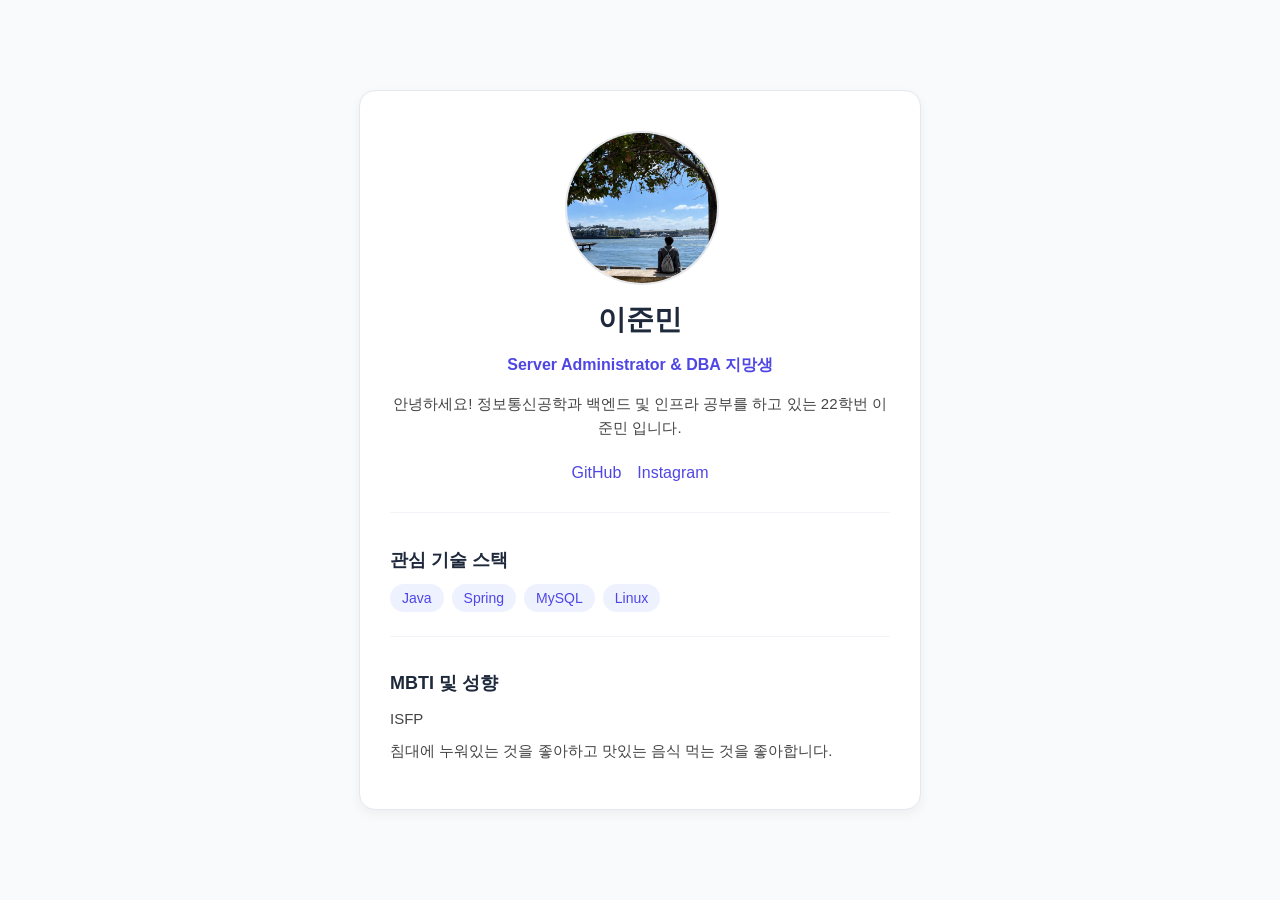
==== index.html @ 586ad916 "feat: 자기소개 페이지 및 폴더 구조 최종 정리" ====
<!DOCTYPE html>
<html lang="ko">
<head>
    <meta charset="UTF-8">
    <meta name="viewport" content="width=device-width, initial-scale=1.0">
    <title>나의 자기소개 페이지</title>
    <link rel="stylesheet" href="css/leejunmin.css">
</head>
<body>
    <div class="profile-card">
        <div class="profile-img">
            <img src="images/leejunmin.jpg" alt="프로필 이미지">
        </div>
        
        <div class="profile-info">
            <h1>이준민</h1>
            <p class="role">Server Administrator & DBA 지망생</p>
            <p class="bio">안녕하세요! 정보통신공학과 백엔드 및 인프라 공부를 하고 있는 22학번 이준민 입니다.</p>
            
            <ul class="links">
                <li><a href="https://github.com/Lee-junmin030102" target="_blank" rel="noopener noreferrer">GitHub</a></li>
                <li><a href="https://www.instagram.com/zo.om_in2/" target="_blank" rel="noopener noreferrer">Instagram</a></li>
            </ul>
        </div>

        <div class="section">
            <h2>관심 기술 스택</h2>
            <div class="tags">
                <span>Java</span>
                <span>Spring</span>
                <span>MySQL</span>
                <span>Linux</span>
            </div>
        </div>

        <div class="section">
            <h2>MBTI 및 성향</h2>
            <p>ISFP</p>
            <p>침대에 누워있는 것을 좋아하고 맛있는 음식 먹는 것을 좋아합니다.</p>
        </div>
    </div>

    <script src="js/leejunmin.js"></script>
</body>
</html>
---- css/leejunmin.css ----
body {
    font-family: 'Segoe UI', Tahoma, Geneva, Verdana, sans-serif;
    background-color: #f8fafc;
    color: #333333;
    display: flex;
    justify-content: center;
    align-items: center;
    min-height: 100vh;
    margin: 0;
}

.profile-card {
    background-color: #ffffff;
    border: 1px solid #e2e8f0;
    border-radius: 16px;
    padding: 40px 30px;
    width: 100%;
    max-width: 500px;
    box-shadow: 0 4px 12px rgba(0, 0, 0, 0.05);
    text-align: center;
}

.profile-img {
    width: 150px;
    height: 150px;
    margin: 0 auto 20px auto;
}

.profile-img img {
    width: 100%;
    height: 100%;
    border-radius: 50%;
    object-fit: cover;
    border: 2px solid #e5e7eb;
}

.profile-info h1 {
    font-size: 28px;
    margin-bottom: 8px;
    color: #1e293b;
}

.profile-info .role {
    font-size: 16px;
    color: #4f46e5;
    font-weight: 600;
    margin-bottom: 16px;
}

.profile-info .bio {
    font-size: 15px;
    color: #444444;
    line-height: 1.6;
    margin-bottom: 24px;
}

.links {
    display: flex;
    justify-content: center;
    gap: 16px;
    list-style: none;
    padding: 0;
    margin-bottom: 30px;
}

.links a {
    color: #4f46e5;
    text-decoration: none;
    font-weight: 500;
}

.links a:hover {
    text-decoration: underline;
}

.section {
    margin-top: 24px;
    text-align: left;
    border-top: 1px solid #f1f5f9;
    padding-top: 20px;
}

.section h2 {
    font-size: 18px;
    color: #1e293b;
    margin-bottom: 12px;
}

.tags {
    display: flex;
    flex-wrap: wrap;
    gap: 8px;
}

.tags span {
    background-color: #eef2ff;
    color: #4f46e5;
    padding: 6px 12px;
    border-radius: 20px;
    font-size: 14px;
    font-weight: 500;
}

.section p {
    font-size: 15px;
    color: #444444;
    margin-bottom: 8px;
}
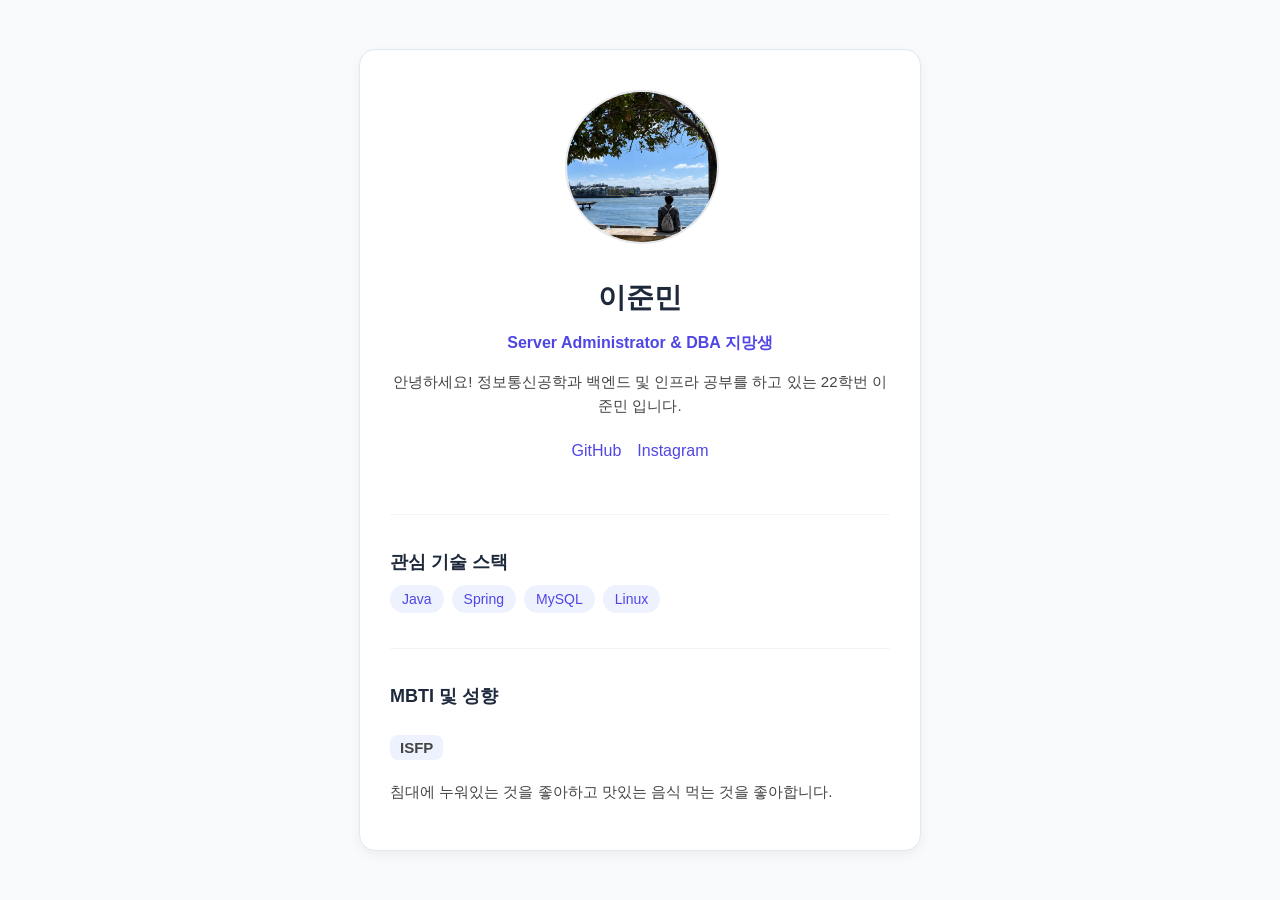
==== commit 62e48995: "refactor: 섹션 구분을 위한 id 추가" ====
--- a/index.html
+++ b/index.html
@@ -7,13 +7,13 @@
     <link rel="stylesheet" href="css/leejunmin.css">
 </head>
 <body>
-    <div class="profile-card">
+    <div id="junmin">
         <div class="profile-img">
-            <img src="images/leejunmin.jpg" alt="프로필 이미지">
+            <img src="images/leejunmin.jpg" alt="프로필 이미지" class="avatar">
         </div>
         
         <div class="profile-info">
-            <h1>이준민</h1>
+            <h1 class="name">이준민</h1>
             <p class="role">Server Administrator & DBA 지망생</p>
             <p class="bio">안녕하세요! 정보통신공학과 백엔드 및 인프라 공부를 하고 있는 22학번 이준민 입니다.</p>
             
@@ -23,19 +23,19 @@
             </ul>
         </div>
 
-        <div class="section">
+        <div id="skills-section" class="section">
             <h2>관심 기술 스택</h2>
-            <div class="tags">
-                <span>Java</span>
-                <span>Spring</span>
-                <span>MySQL</span>
-                <span>Linux</span>
-            </div>
+            <ul class="tags">
+                <li><span>Java</span></li>
+                <li><span>Spring</span></li>
+                <li><span>MySQL</span></li>
+                <li><span>Linux</span></li>
+            </ul>
         </div>
 
-        <div class="section">
+        <div id="mbti-section" class="section">
             <h2>MBTI 및 성향</h2>
-            <p>ISFP</p>
+            <p class="mbti">ISFP</p>
             <p>침대에 누워있는 것을 좋아하고 맛있는 음식 먹는 것을 좋아합니다.</p>
         </div>
     </div>
--- a/css/leejunmin.css
+++ b/css/leejunmin.css
@@ -9,7 +9,7 @@
     margin: 0;
 }
 
-.profile-card {
+#junmin {
     background-color: #ffffff;
     border: 1px solid #e2e8f0;
     border-radius: 16px;
@@ -18,15 +18,18 @@
     max-width: 500px;
     box-shadow: 0 4px 12px rgba(0, 0, 0, 0.05);
     text-align: center;
+    display: flex;
+    flex-direction: column;
+    align-items: center;
 }
 
-.profile-img {
+#junmin .profile-img {
     width: 150px;
     height: 150px;
     margin: 0 auto 20px auto;
 }
 
-.profile-img img {
+#junmin .avatar {
     width: 100%;
     height: 100%;
     border-radius: 50%;
@@ -34,27 +37,27 @@
     border: 2px solid #e5e7eb;
 }
 
-.profile-info h1 {
+#junmin .name {
     font-size: 28px;
     margin-bottom: 8px;
     color: #1e293b;
 }
 
-.profile-info .role {
+#junmin .role {
     font-size: 16px;
     color: #4f46e5;
     font-weight: 600;
     margin-bottom: 16px;
 }
 
-.profile-info .bio {
+#junmin .bio {
     font-size: 15px;
     color: #444444;
     line-height: 1.6;
     margin-bottom: 24px;
 }
 
-.links {
+#junmin .links {
     display: flex;
     justify-content: center;
     gap: 16px;
@@ -63,36 +66,39 @@
     margin-bottom: 30px;
 }
 
-.links a {
+#junmin .links a {
     color: #4f46e5;
     text-decoration: none;
     font-weight: 500;
 }
 
-.links a:hover {
+#junmin .links a:hover {
     text-decoration: underline;
 }
 
-.section {
+#junmin .section {
+    width: 100%;
     margin-top: 24px;
     text-align: left;
     border-top: 1px solid #f1f5f9;
     padding-top: 20px;
 }
 
-.section h2 {
+#junmin .section h2 {
     font-size: 18px;
     color: #1e293b;
     margin-bottom: 12px;
 }
 
-.tags {
+#junmin .tags {
     display: flex;
     flex-wrap: wrap;
     gap: 8px;
+    list-style: none;
+    padding: 0;
 }
 
-.tags span {
+#junmin .tags span {
     background-color: #eef2ff;
     color: #4f46e5;
     padding: 6px 12px;
@@ -101,7 +107,18 @@
     font-weight: 500;
 }
 
-.section p {
+#junmin .mbti {
+    display: inline-block;
+    padding: 4px 10px;
+    font-size: 15px;
+    font-weight: 600;
+    color: #4f46e5;
+    background-color: #eef2ff;
+    border-radius: 8px;
+    margin-bottom: 8px;
+}
+
+#junmin .section p {
     font-size: 15px;
     color: #444444;
     margin-bottom: 8px;
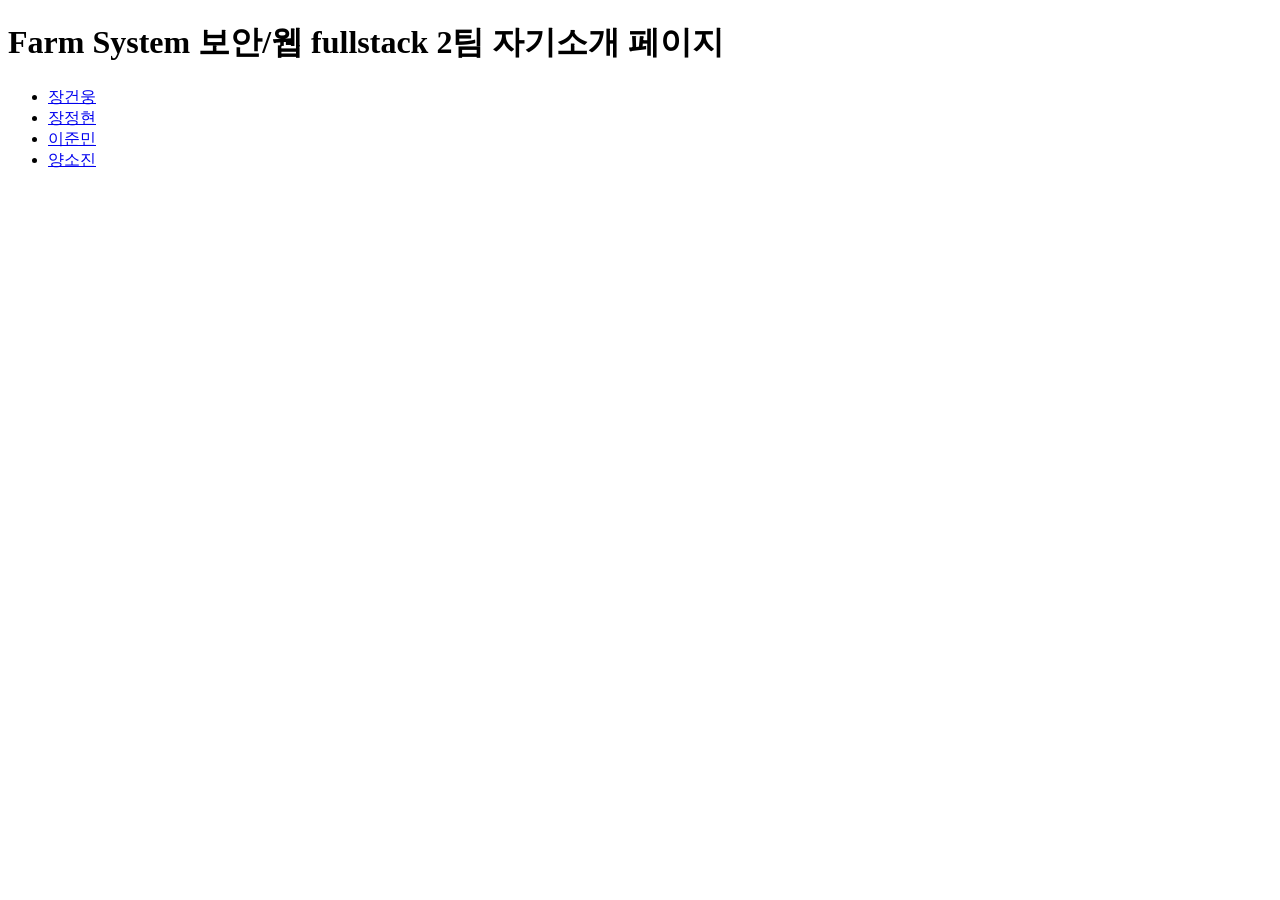
==== commit ed0275a5: "feat: 팀원 소개 페이지 이동을 위한 메인 페이지 구현" ====
--- a/index.html
+++ b/index.html
@@ -1,45 +1,17 @@
 <!DOCTYPE html>
 <html lang="ko">
 <head>
-    <meta charset="UTF-8">
-    <meta name="viewport" content="width=device-width, initial-scale=1.0">
-    <title>나의 자기소개 페이지</title>
-    <link rel="stylesheet" href="css/leejunmin.css">
+  <meta charset="UTF-8">
+  <meta name="viewport" content="width=device-width, initial-scale=1.0">
+  <title>Farm System 보안/웹 fullstack 2팀 자기소개 페이지</title>
 </head>
 <body>
-    <div id="junmin">
-        <div class="profile-img">
-            <img src="images/leejunmin.jpg" alt="프로필 이미지" class="avatar">
-        </div>
-        
-        <div class="profile-info">
-            <h1 class="name">이준민</h1>
-            <p class="role">Server Administrator & DBA 지망생</p>
-            <p class="bio">안녕하세요! 정보통신공학과 백엔드 및 인프라 공부를 하고 있는 22학번 이준민 입니다.</p>
-            
-            <ul class="links">
-                <li><a href="https://github.com/Lee-junmin030102" target="_blank" rel="noopener noreferrer">GitHub</a></li>
-                <li><a href="https://www.instagram.com/zo.om_in2/" target="_blank" rel="noopener noreferrer">Instagram</a></li>
-            </ul>
-        </div>
-
-        <div id="skills-section" class="section">
-            <h2>관심 기술 스택</h2>
-            <ul class="tags">
-                <li><span>Java</span></li>
-                <li><span>Spring</span></li>
-                <li><span>MySQL</span></li>
-                <li><span>Linux</span></li>
-            </ul>
-        </div>
-
-        <div id="mbti-section" class="section">
-            <h2>MBTI 및 성향</h2>
-            <p class="mbti">ISFP</p>
-            <p>침대에 누워있는 것을 좋아하고 맛있는 음식 먹는 것을 좋아합니다.</p>
-        </div>
-    </div>
-
-    <script src="js/leejunmin.js"></script>
+  <h1>Farm System 보안/웹 fullstack 2팀 자기소개 페이지</h1>
+  <ul>
+    <li><a href="html/geonung.html">장건웅</a></li>
+    <li><a href="html/junghyeon.html">장정현</a></li>
+    <li><a href="html/leejunmin.html">이준민</a></li>
+    <li><a href="html/sojin.html">양소진</a></li>
+  </ul>
 </body>
-</html>+</html>
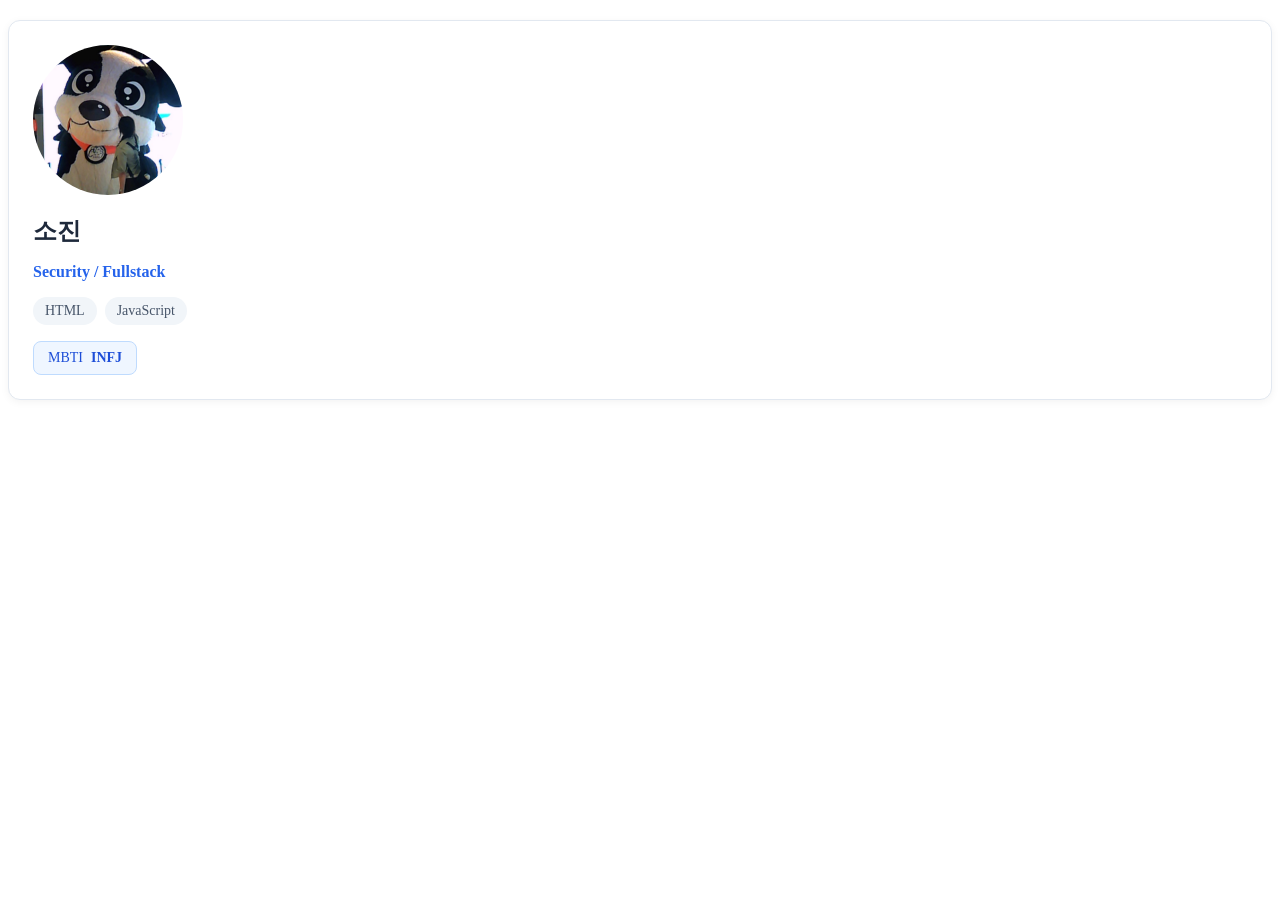
==== commit 912a5174: "Merge pull request #5 from DguFarmSystem/feat/#4-sojin-intro [feat] #4 자기소개 섹션 및 개인 CSS/JS 파일 추가" ====
--- a/index.html
+++ b/index.html
@@ -1,17 +1,30 @@
 <!DOCTYPE html>
-<html lang="ko">
+<html lang="en">
 <head>
-  <meta charset="UTF-8">
-  <meta name="viewport" content="width=device-width, initial-scale=1.0">
-  <title>Farm System 보안/웹 fullstack 2팀 자기소개 페이지</title>
+    <meta charset="UTF-8">
+    <meta name="viewport" content="width=device-width, initial-scale=1.0">
+    <title>Document</title>
 </head>
 <body>
-  <h1>Farm System 보안/웹 fullstack 2팀 자기소개 페이지</h1>
-  <ul>
-    <li><a href="html/geonung.html">장건웅</a></li>
-    <li><a href="html/junghyeon.html">장정현</a></li>
-    <li><a href="html/leejunmin.html">이준민</a></li>
-    <li><a href="html/sojin.html">양소진</a></li>
-  </ul>
+    <link rel="stylesheet" href="css/sojin.css" />
+
+    <main>
+    <section id="sojin" class="profile">
+        <img src="images/sojin.jpg" alt="소진 프로필 사진" class="profile-img" />
+      <h2>소진</h2>
+      <p class="role">Security / Fullstack</p>
+      <ul class="tags">
+        <li>HTML</li>
+        <li>JavaScript</li>
+      </ul>
+      <div class="mbti-box">
+    <span>MBTI</span>
+    <strong>INFJ</strong> 
+  </div>
+
+    </section>
+  </main>
+
+  <script src="js/sojin.js"></script>
 </body>
 </html>
--- a/css/sojin.css
+++ b/css/sojin.css
@@ -0,0 +1,58 @@
+#sojin {
+  padding: 24px;
+  margin: 20px 0;
+  border: 1px solid #e2e8f0;
+  border-radius: 12px;
+  background-color: #ffffff;
+  box-shadow: 0 2px 8px rgba(0, 0, 0, 0.05);
+}
+
+#sojin .profile-img {
+  width: 150px;          
+  height: 150px;        
+  object-fit: cover;     
+  border-radius: 50%;     
+  margin-bottom: 16px;   
+  display: block;        
+}
+
+#sojin h2 {
+  font-size: 1.5rem;
+  color: #1e293b;
+  margin-bottom: 8px;
+}
+
+#sojin .role {
+  font-size: 1rem;
+  color: #2563eb;
+  font-weight: 600;
+  margin-bottom: 16px;
+}
+
+#sojin .tags {
+  list-style: none;
+  padding: 0;
+  display: flex;
+  gap: 8px;
+}
+
+#sojin .tags li {
+  background-color: #f1f5f9;
+  color: #475569;
+  padding: 6px 12px;
+  border-radius: 16px;
+  font-size: 0.875rem;
+  font-weight: 500;
+}
+
+#sojin .mbti-box {
+  display: inline-flex;
+  align-items: center;
+  gap: 8px;
+  padding: 8px 14px;
+  background-color: #eff6ff;
+  border: 1px solid #bfdbfe;
+  border-radius: 8px;
+  color: #1d4ed8;
+  font-size: 0.875rem;
+}
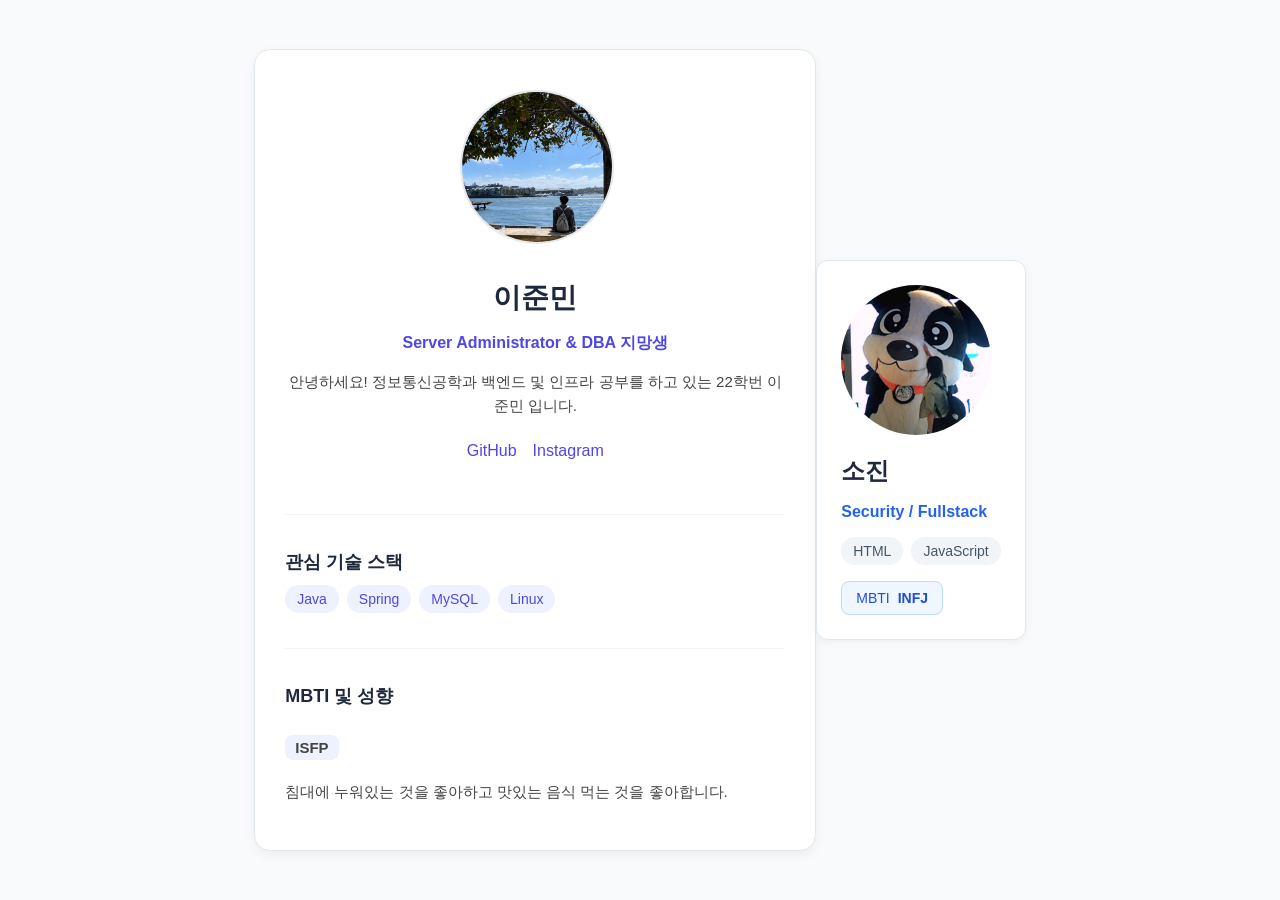
==== commit 3f197c4b: "Merge branch 'main' into feat/#1-intro" ====
--- a/index.html
+++ b/index.html
@@ -1,11 +1,46 @@
 <!DOCTYPE html>
-<html lang="en">
+<html lang="ko">
 <head>
     <meta charset="UTF-8">
     <meta name="viewport" content="width=device-width, initial-scale=1.0">
-    <title>Document</title>
+    <title>나의 자기소개 페이지</title>
+    <link rel="stylesheet" href="css/leejunmin.css">
 </head>
 <body>
+    <div id="junmin">
+        <div class="profile-img">
+            <img src="images/leejunmin.jpg" alt="프로필 이미지" class="avatar">
+        </div>
+        
+        <div class="profile-info">
+            <h1 class="name">이준민</h1>
+            <p class="role">Server Administrator & DBA 지망생</p>
+            <p class="bio">안녕하세요! 정보통신공학과 백엔드 및 인프라 공부를 하고 있는 22학번 이준민 입니다.</p>
+            
+            <ul class="links">
+                <li><a href="https://github.com/Lee-junmin030102" target="_blank" rel="noopener noreferrer">GitHub</a></li>
+                <li><a href="https://www.instagram.com/zo.om_in2/" target="_blank" rel="noopener noreferrer">Instagram</a></li>
+            </ul>
+        </div>
+
+        <div id="skills-section" class="section">
+            <h2>관심 기술 스택</h2>
+            <ul class="tags">
+                <li><span>Java</span></li>
+                <li><span>Spring</span></li>
+                <li><span>MySQL</span></li>
+                <li><span>Linux</span></li>
+            </ul>
+        </div>
+
+        <div id="mbti-section" class="section">
+            <h2>MBTI 및 성향</h2>
+            <p class="mbti">ISFP</p>
+            <p>침대에 누워있는 것을 좋아하고 맛있는 음식 먹는 것을 좋아합니다.</p>
+        </div>
+    </div>
+
+    <script src="js/leejunmin.js"></script>
     <link rel="stylesheet" href="css/sojin.css" />
 
     <main>
@@ -27,4 +62,4 @@
 
   <script src="js/sojin.js"></script>
 </body>
-</html>
+</html>
--- a/css/leejunmin.css
+++ b/css/leejunmin.css
@@ -0,0 +1,125 @@
+body {
+    font-family: 'Segoe UI', Tahoma, Geneva, Verdana, sans-serif;
+    background-color: #f8fafc;
+    color: #333333;
+    display: flex;
+    justify-content: center;
+    align-items: center;
+    min-height: 100vh;
+    margin: 0;
+}
+
+#junmin {
+    background-color: #ffffff;
+    border: 1px solid #e2e8f0;
+    border-radius: 16px;
+    padding: 40px 30px;
+    width: 100%;
+    max-width: 500px;
+    box-shadow: 0 4px 12px rgba(0, 0, 0, 0.05);
+    text-align: center;
+    display: flex;
+    flex-direction: column;
+    align-items: center;
+}
+
+#junmin .profile-img {
+    width: 150px;
+    height: 150px;
+    margin: 0 auto 20px auto;
+}
+
+#junmin .avatar {
+    width: 100%;
+    height: 100%;
+    border-radius: 50%;
+    object-fit: cover;
+    border: 2px solid #e5e7eb;
+}
+
+#junmin .name {
+    font-size: 28px;
+    margin-bottom: 8px;
+    color: #1e293b;
+}
+
+#junmin .role {
+    font-size: 16px;
+    color: #4f46e5;
+    font-weight: 600;
+    margin-bottom: 16px;
+}
+
+#junmin .bio {
+    font-size: 15px;
+    color: #444444;
+    line-height: 1.6;
+    margin-bottom: 24px;
+}
+
+#junmin .links {
+    display: flex;
+    justify-content: center;
+    gap: 16px;
+    list-style: none;
+    padding: 0;
+    margin-bottom: 30px;
+}
+
+#junmin .links a {
+    color: #4f46e5;
+    text-decoration: none;
+    font-weight: 500;
+}
+
+#junmin .links a:hover {
+    text-decoration: underline;
+}
+
+#junmin .section {
+    width: 100%;
+    margin-top: 24px;
+    text-align: left;
+    border-top: 1px solid #f1f5f9;
+    padding-top: 20px;
+}
+
+#junmin .section h2 {
+    font-size: 18px;
+    color: #1e293b;
+    margin-bottom: 12px;
+}
+
+#junmin .tags {
+    display: flex;
+    flex-wrap: wrap;
+    gap: 8px;
+    list-style: none;
+    padding: 0;
+}
+
+#junmin .tags span {
+    background-color: #eef2ff;
+    color: #4f46e5;
+    padding: 6px 12px;
+    border-radius: 20px;
+    font-size: 14px;
+    font-weight: 500;
+}
+
+#junmin .mbti {
+    display: inline-block;
+    padding: 4px 10px;
+    font-size: 15px;
+    font-weight: 600;
+    color: #4f46e5;
+    background-color: #eef2ff;
+    border-radius: 8px;
+    margin-bottom: 8px;
+}
+
+#junmin .section p {
+    font-size: 15px;
+    color: #444444;
+    margin-bottom: 8px;
+}
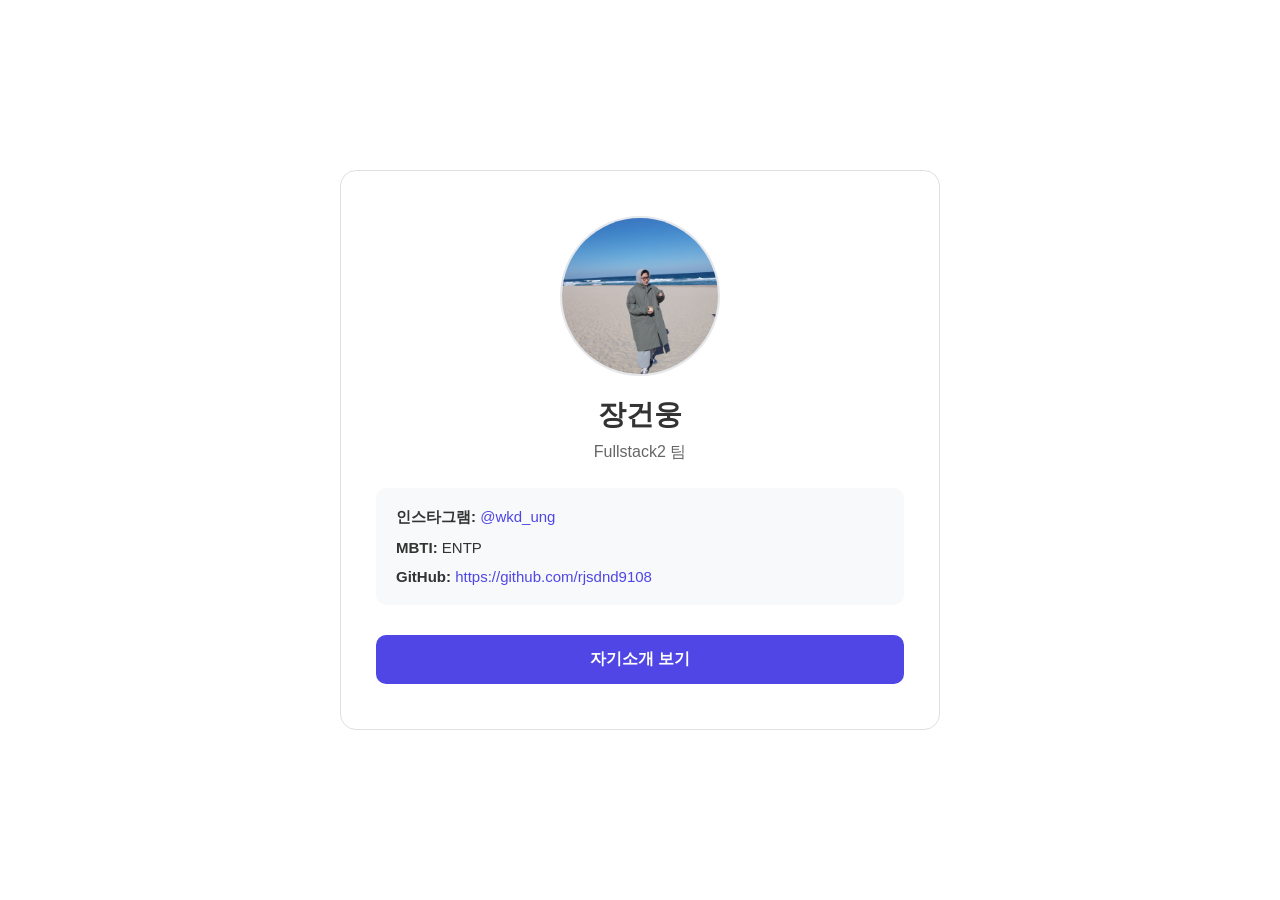
==== commit 695086d7: "[fix] 개인 코드 첨삭 및 타 팀원 코드 정리" ====
--- a/index.html
+++ b/index.html
@@ -1,65 +1,63 @@
 <!DOCTYPE html>
 <html lang="ko">
 <head>
-    <meta charset="UTF-8">
-    <meta name="viewport" content="width=device-width, initial-scale=1.0">
-    <title>나의 자기소개 페이지</title>
-    <link rel="stylesheet" href="css/leejunmin.css">
+  <meta charset="UTF-8">
+  <meta name="viewport" content="width=device-width, initial-scale=1.0">
+  <title>자기소개 웹페이지</title>
+  <link rel="stylesheet" href="css/geonung.css">
 </head>
 <body>
-    <div id="junmin">
-        <div class="profile-img">
-            <img src="images/leejunmin.jpg" alt="프로필 이미지" class="avatar">
-        </div>
-        
-        <div class="profile-info">
-            <h1 class="name">이준민</h1>
-            <p class="role">Server Administrator & DBA 지망생</p>
-            <p class="bio">안녕하세요! 정보통신공학과 백엔드 및 인프라 공부를 하고 있는 22학번 이준민 입니다.</p>
-            
-            <ul class="links">
-                <li><a href="https://github.com/Lee-junmin030102" target="_blank" rel="noopener noreferrer">GitHub</a></li>
-                <li><a href="https://www.instagram.com/zo.om_in2/" target="_blank" rel="noopener noreferrer">Instagram</a></li>
-            </ul>
+
+  <!-- 장건웅 자기소개 섹션 (#geonung) -->
+  <section id="geonung">
+    <div class="container">
+
+      <!-- 1. 프로필 페이지 영역 -->
+      <section id="profile-page" class="card">
+        <div class="profile-img-box">
+          <img src="images/geonung.jpg" alt="프로필 사진" class="profile-img">
         </div>
 
-        <div id="skills-section" class="section">
-            <h2>관심 기술 스택</h2>
-            <ul class="tags">
-                <li><span>Java</span></li>
-                <li><span>Spring</span></li>
-                <li><span>MySQL</span></li>
-                <li><span>Linux</span></li>
-            </ul>
+        <h1 class="name">장건웅</h1>
+        <p class="team">Fullstack2 팀</p>
+
+        <ul class="info-list">
+          <li><strong>인스타그램:</strong> <a href="https://www.instagram.com/wkd__ung/" target="_blank">@wkd_ung</a></li>
+          <li><strong>MBTI:</strong> ENTP</li>
+          <li><strong>GitHub:</strong> <a href="https://github.com/rjsdnd9108" target="_blank">https://github.com/rjsdnd9108</a></li>
+        </ul>
+
+        <button id="go-to-intro-btn" class="btn">자기소개 보기</button>
+      </section>
+
+      <!-- 2. 자기소개 페이지 영역 -->
+      <section id="intro-page" class="card hidden">
+        <h1 class="title">장건웅의 자기소개</h1>
+
+        <div class="intro-content">
+          <p>안녕하세요! Fullstack2 팀에서 개발 공부하고 있는 장건웅입니다. 백엔드 공부하고 있고, 클라우드 분야에 관심이 있습니다.</p>
+          <p>학교 수업을 통해 C++, Java, Python 등을 접해보았고, 최근 프로젝트에서는 Kotlin을 활용해보았습니다. 현재는 Spring Boot를 공부하고 있는 중입니다.</p>
+          <p>취미는 헬스 즐겨 하고 있습니다. 운동하는 중에는 힘들지만 잡생각도 사라지고, 끝나면 기분도 좋아집니다. 그리고 영화보는 것도 좋아합니다.</p>
+          <p>개인적인 장기로는 사과게임 초절정고수입니다. 도전은 언제나 환영입니다.</p>
         </div>
 
-        <div id="mbti-section" class="section">
-            <h2>MBTI 및 성향</h2>
-            <p class="mbti">ISFP</p>
-            <p>침대에 누워있는 것을 좋아하고 맛있는 음식 먹는 것을 좋아합니다.</p>
+        <div class="hashtags">
+          <span class="tag">#C++</span>
+          <span class="tag">#Java</span>
+          <span class="tag">#Python</span>
+          <span class="tag">#Kotlin</span>
+          <span class="tag">#SpringBoot</span>
+          <span class="tag">#보안/웹</span>
+          <span class="tag">#백엔드</span>
+          <span class="tag">#Fullstack</span>
         </div>
+
+        <button id="go-to-profile-btn" class="btn">프로필로 돌아가기</button>
+      </section>
+
     </div>
+  </section>
 
-    <script src="js/leejunmin.js"></script>
-    <link rel="stylesheet" href="css/sojin.css" />
-
-    <main>
-    <section id="sojin" class="profile">
-        <img src="images/sojin.jpg" alt="소진 프로필 사진" class="profile-img" />
-      <h2>소진</h2>
-      <p class="role">Security / Fullstack</p>
-      <ul class="tags">
-        <li>HTML</li>
-        <li>JavaScript</li>
-      </ul>
-      <div class="mbti-box">
-    <span>MBTI</span>
-    <strong>INFJ</strong> 
-  </div>
-
-    </section>
-  </main>
-
-  <script src="js/sojin.js"></script>
+  <script src="js/geonung.js"></script>
 </body>
-</html>+</html>
--- a/css/geonung.css
+++ b/css/geonung.css
@@ -0,0 +1,155 @@
+/* 기본 초기화 및 기본 스타일 */
+* {
+  margin: 0;
+  padding: 0;
+  box-sizing: border-box;
+}
+
+body {
+  font-family: 'Segoe UI', Tahoma, Geneva, Verdana, sans-serif;
+  background-color: #ffffff; /* 흰색 배경 */
+  color: #333333;
+  display: flex;
+  justify-content: center;
+  align-items: center;
+  min-height: 100vh;
+  padding: 20px;
+}
+
+/* 장건웅 개인 섹션 (#geonung) 전용 스타일 */
+#geonung {
+  width: 100%;
+  display: flex;
+  justify-content: center;
+  align-items: center;
+}
+
+#geonung .container {
+  width: 100%;
+  max-width: 600px;
+}
+
+/* 카드 형태 스타일 */
+#geonung .card {
+  background-color: #ffffff;
+  border: 1px solid #e0e0e0;
+  border-radius: 16px;
+  padding: 45px 35px;
+  text-align: center;
+  box-shadow: none;
+}
+
+/* 숨김 상태를 처리하는 클래스 */
+#geonung .hidden {
+  display: none;
+}
+
+/* 원형 프로필 사진 스타일 */
+#geonung .profile-img-box {
+  width: 160px;
+  height: 160px;
+  margin: 0 auto 20px auto;
+}
+
+#geonung .profile-img {
+  width: 100%;
+  height: 100%;
+  border-radius: 50%;
+  object-fit: cover;
+  border: 2px solid #e5e7eb; 
+}
+
+/* 텍스트 스타일 */
+#geonung .name {
+  font-size: 28px;
+  margin-bottom: 8px;
+}
+
+#geonung .team {
+  font-size: 16px;
+  color: #666666;
+  margin-bottom: 25px;
+}
+
+/* 정보 목록 스타일 */
+#geonung .info-list {
+  list-style: none;
+  text-align: left;
+  margin-bottom: 30px;
+  background-color: #f8f9fa;
+  padding: 20px;
+  border-radius: 10px;
+}
+
+#geonung .info-list li {
+  margin-bottom: 12px;
+  font-size: 15px;
+}
+
+#geonung .info-list li:last-child {
+  margin-bottom: 0;
+}
+
+#geonung .info-list a {
+  color: #4f46e5;
+  text-decoration: none;
+}
+
+#geonung .info-list a:hover {
+  text-decoration: underline;
+}
+
+/* 버튼 스타일 */
+#geonung .btn {
+  background-color: #4f46e5;
+  color: #ffffff;
+  border: none;
+  padding: 14px 28px;
+  font-size: 16px;
+  font-weight: bold;
+  border-radius: 10px;
+  cursor: pointer;
+  width: 100%;
+  transition: background-color 0.2s ease;
+}
+
+#geonung .btn:hover {
+  background-color: #4338ca;
+}
+
+/* 자기소개 페이지 전용 스타일 */
+#geonung .title {
+  font-size: 26px;
+  margin-bottom: 24px;
+  color: #4f46e5;
+}
+
+#geonung .intro-content {
+  text-align: left;
+  line-height: 1.7;
+  font-size: 15px;
+  color: #444444;
+  margin-bottom: 25px;
+}
+
+#geonung .intro-content p {
+  margin-bottom: 14px;
+}
+
+/* 해시태그 스타일 */
+#geonung .hashtags {
+  display: flex;
+  flex-wrap: wrap;
+  justify-content: center;
+  gap: 10px;
+  margin-bottom: 30px;
+}
+
+#geonung .tag {
+  background-color: #eef2ff;
+  color: #4f46e5;
+  padding: 8px 16px;
+  border-radius: 20px;
+  font-size: 14px;
+  font-weight: 500;
+}
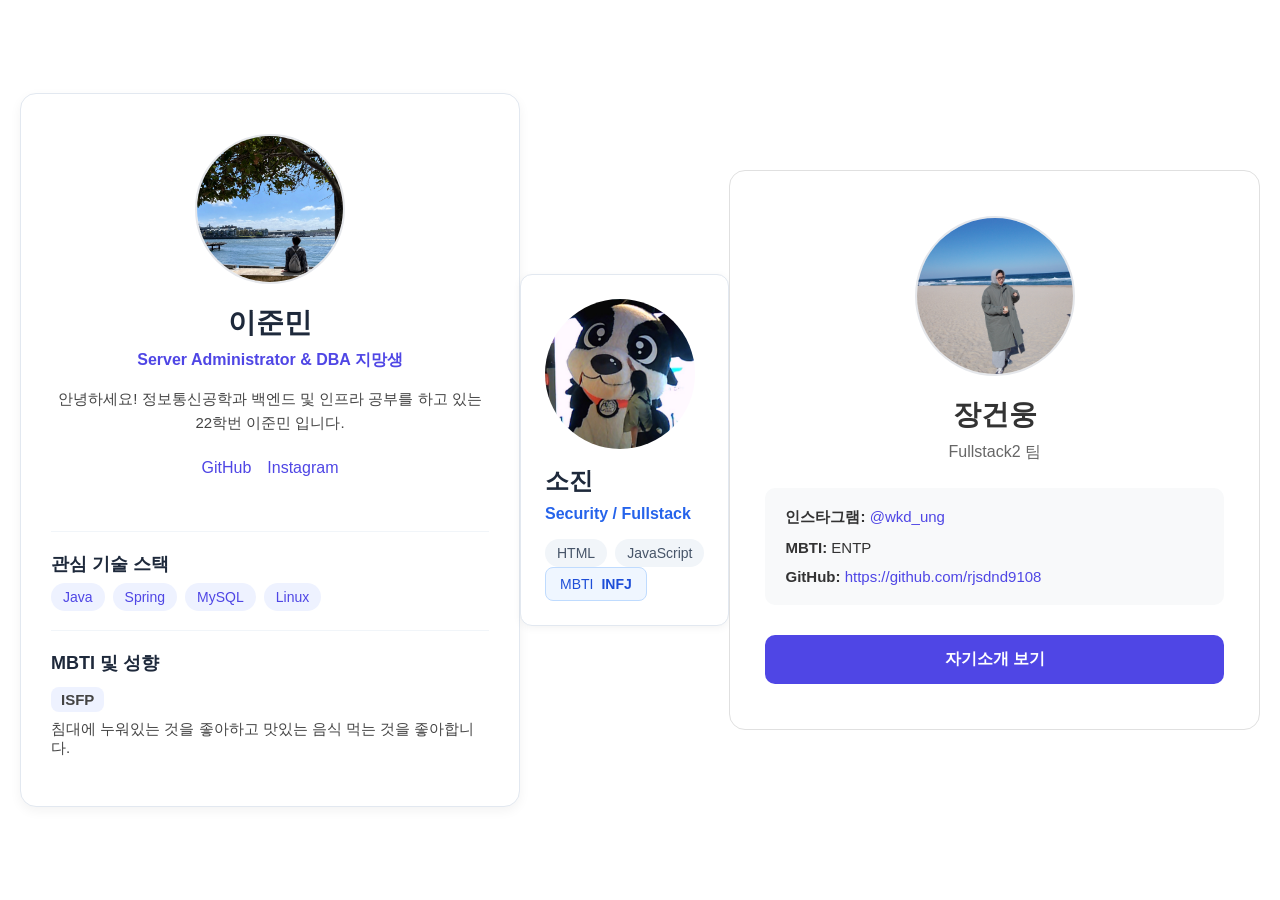
==== commit 2ac15506: "Merge branch 'main' into feat/#3-geonung-intro" ====
--- a/index.html
+++ b/index.html
@@ -1,14 +1,69 @@
 <!DOCTYPE html>
 <html lang="ko">
 <head>
-  <meta charset="UTF-8">
-  <meta name="viewport" content="width=device-width, initial-scale=1.0">
-  <title>자기소개 웹페이지</title>
-  <link rel="stylesheet" href="css/geonung.css">
+    <meta charset="UTF-8">
+    <meta name="viewport" content="width=device-width, initial-scale=1.0">
+    <title>나의 자기소개 페이지</title>
+    <link rel="stylesheet" href="css/leejunmin.css">
+    <link rel="stylesheet" href="css/geonung.css">
 </head>
 <body>
+    <div id="junmin">
+        <div class="profile-img">
+            <img src="images/leejunmin.jpg" alt="프로필 이미지" class="avatar">
+        </div>
+        
+        <div class="profile-info">
+            <h1 class="name">이준민</h1>
+            <p class="role">Server Administrator & DBA 지망생</p>
+            <p class="bio">안녕하세요! 정보통신공학과 백엔드 및 인프라 공부를 하고 있는 22학번 이준민 입니다.</p>
+            
+            <ul class="links">
+                <li><a href="https://github.com/Lee-junmin030102" target="_blank" rel="noopener noreferrer">GitHub</a></li>
+                <li><a href="https://www.instagram.com/zo.om_in2/" target="_blank" rel="noopener noreferrer">Instagram</a></li>
+            </ul>
+        </div>
 
-  <!-- 장건웅 자기소개 섹션 (#geonung) -->
+        <div id="skills-section" class="section">
+            <h2>관심 기술 스택</h2>
+            <ul class="tags">
+                <li><span>Java</span></li>
+                <li><span>Spring</span></li>
+                <li><span>MySQL</span></li>
+                <li><span>Linux</span></li>
+            </ul>
+        </div>
+
+        <div id="mbti-section" class="section">
+            <h2>MBTI 및 성향</h2>
+            <p class="mbti">ISFP</p>
+            <p>침대에 누워있는 것을 좋아하고 맛있는 음식 먹는 것을 좋아합니다.</p>
+        </div>
+    </div>
+
+    <script src="js/leejunmin.js"></script>
+    <link rel="stylesheet" href="css/sojin.css" />
+
+    <main>
+    <section id="sojin" class="profile">
+        <img src="images/sojin.jpg" alt="소진 프로필 사진" class="profile-img" />
+      <h2>소진</h2>
+      <p class="role">Security / Fullstack</p>
+      <ul class="tags">
+        <li>HTML</li>
+        <li>JavaScript</li>
+      </ul>
+      <div class="mbti-box">
+    <span>MBTI</span>
+    <strong>INFJ</strong> 
+  </div>
+
+    </section>
+  </main>
+
+  <script src="js/sojin.js"></script>
+  
+<!-- 장건웅 자기소개 섹션 (#geonung) -->
   <section id="geonung">
     <div class="container">
 
@@ -60,4 +115,4 @@
 
   <script src="js/geonung.js"></script>
 </body>
-</html>
+</html>
--- a/css/leejunmin.css
+++ b/css/leejunmin.css
@@ -0,0 +1,125 @@
+body {
+    font-family: 'Segoe UI', Tahoma, Geneva, Verdana, sans-serif;
+    background-color: #f8fafc;
+    color: #333333;
+    display: flex;
+    justify-content: center;
+    align-items: center;
+    min-height: 100vh;
+    margin: 0;
+}
+
+#junmin {
+    background-color: #ffffff;
+    border: 1px solid #e2e8f0;
+    border-radius: 16px;
+    padding: 40px 30px;
+    width: 100%;
+    max-width: 500px;
+    box-shadow: 0 4px 12px rgba(0, 0, 0, 0.05);
+    text-align: center;
+    display: flex;
+    flex-direction: column;
+    align-items: center;
+}
+
+#junmin .profile-img {
+    width: 150px;
+    height: 150px;
+    margin: 0 auto 20px auto;
+}
+
+#junmin .avatar {
+    width: 100%;
+    height: 100%;
+    border-radius: 50%;
+    object-fit: cover;
+    border: 2px solid #e5e7eb;
+}
+
+#junmin .name {
+    font-size: 28px;
+    margin-bottom: 8px;
+    color: #1e293b;
+}
+
+#junmin .role {
+    font-size: 16px;
+    color: #4f46e5;
+    font-weight: 600;
+    margin-bottom: 16px;
+}
+
+#junmin .bio {
+    font-size: 15px;
+    color: #444444;
+    line-height: 1.6;
+    margin-bottom: 24px;
+}
+
+#junmin .links {
+    display: flex;
+    justify-content: center;
+    gap: 16px;
+    list-style: none;
+    padding: 0;
+    margin-bottom: 30px;
+}
+
+#junmin .links a {
+    color: #4f46e5;
+    text-decoration: none;
+    font-weight: 500;
+}
+
+#junmin .links a:hover {
+    text-decoration: underline;
+}
+
+#junmin .section {
+    width: 100%;
+    margin-top: 24px;
+    text-align: left;
+    border-top: 1px solid #f1f5f9;
+    padding-top: 20px;
+}
+
+#junmin .section h2 {
+    font-size: 18px;
+    color: #1e293b;
+    margin-bottom: 12px;
+}
+
+#junmin .tags {
+    display: flex;
+    flex-wrap: wrap;
+    gap: 8px;
+    list-style: none;
+    padding: 0;
+}
+
+#junmin .tags span {
+    background-color: #eef2ff;
+    color: #4f46e5;
+    padding: 6px 12px;
+    border-radius: 20px;
+    font-size: 14px;
+    font-weight: 500;
+}
+
+#junmin .mbti {
+    display: inline-block;
+    padding: 4px 10px;
+    font-size: 15px;
+    font-weight: 600;
+    color: #4f46e5;
+    background-color: #eef2ff;
+    border-radius: 8px;
+    margin-bottom: 8px;
+}
+
+#junmin .section p {
+    font-size: 15px;
+    color: #444444;
+    margin-bottom: 8px;
+}
--- a/css/sojin.css
+++ b/css/sojin.css
@@ -0,0 +1,58 @@
+#sojin {
+  padding: 24px;
+  margin: 20px 0;
+  border: 1px solid #e2e8f0;
+  border-radius: 12px;
+  background-color: #ffffff;
+  box-shadow: 0 2px 8px rgba(0, 0, 0, 0.05);
+}
+
+#sojin .profile-img {
+  width: 150px;          
+  height: 150px;        
+  object-fit: cover;     
+  border-radius: 50%;     
+  margin-bottom: 16px;   
+  display: block;        
+}
+
+#sojin h2 {
+  font-size: 1.5rem;
+  color: #1e293b;
+  margin-bottom: 8px;
+}
+
+#sojin .role {
+  font-size: 1rem;
+  color: #2563eb;
+  font-weight: 600;
+  margin-bottom: 16px;
+}
+
+#sojin .tags {
+  list-style: none;
+  padding: 0;
+  display: flex;
+  gap: 8px;
+}
+
+#sojin .tags li {
+  background-color: #f1f5f9;
+  color: #475569;
+  padding: 6px 12px;
+  border-radius: 16px;
+  font-size: 0.875rem;
+  font-weight: 500;
+}
+
+#sojin .mbti-box {
+  display: inline-flex;
+  align-items: center;
+  gap: 8px;
+  padding: 8px 14px;
+  background-color: #eff6ff;
+  border: 1px solid #bfdbfe;
+  border-radius: 8px;
+  color: #1d4ed8;
+  font-size: 0.875rem;
+}
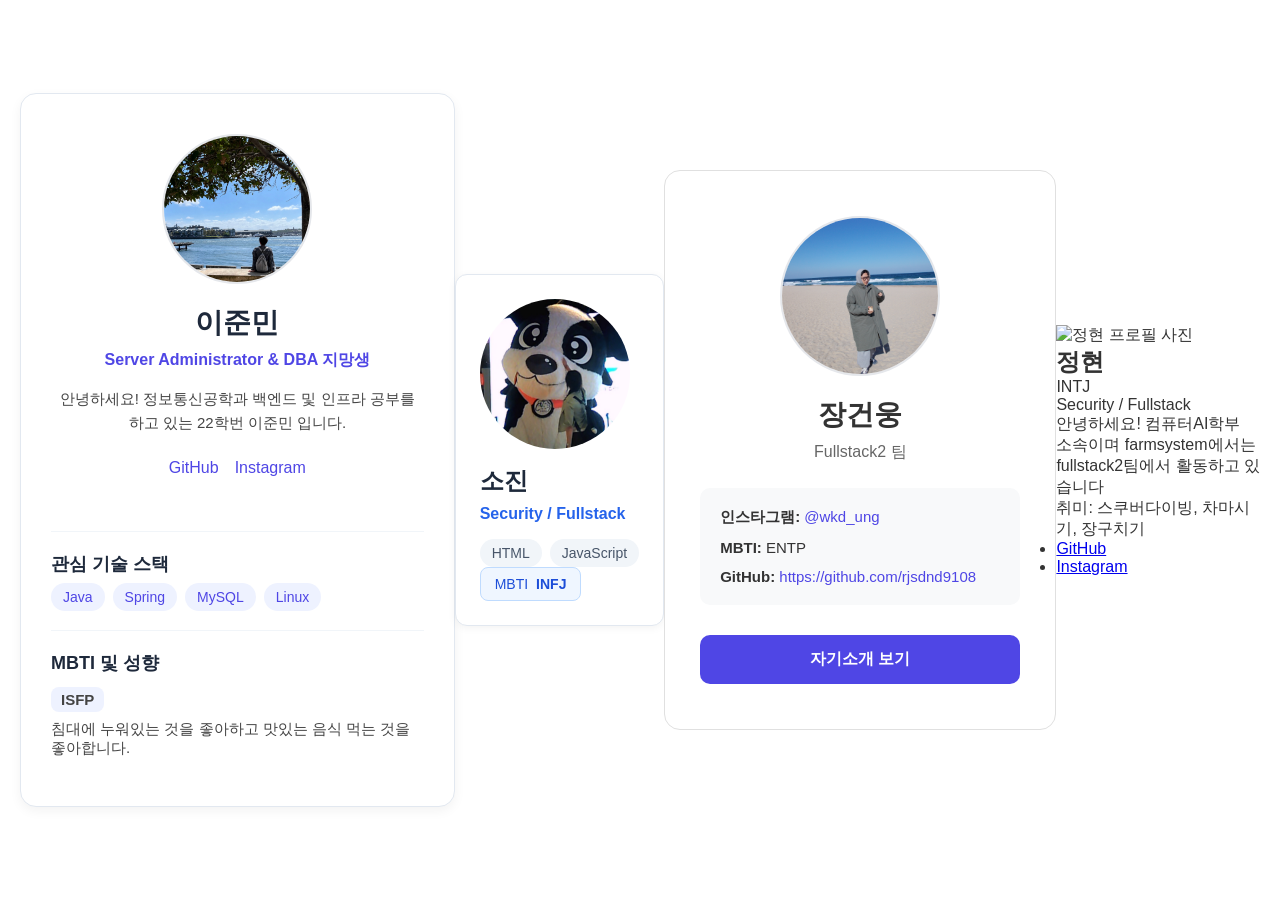
==== commit d4cb06c1: "Merge remote-tracking branch 'origin/main' into feat/#2-junghyeon-intro # Conflicts: #	index.html" ====
--- a/index.html
+++ b/index.html
@@ -6,6 +6,7 @@
     <title>나의 자기소개 페이지</title>
     <link rel="stylesheet" href="css/leejunmin.css">
     <link rel="stylesheet" href="css/geonung.css">
+    <link rel="stylesheet" href="css/junghyeon.css" />
 </head>
 <body>
     <div id="junmin">
@@ -114,5 +115,30 @@
   </section>
 
   <script src="js/geonung.js"></script>
+
+<!-- 장정현 자기소개 섹션 (#junghyeon) -->
+    <main>
+        <section id="junghyeon" class="profile">
+            <img class="avatar" src="images/junghyeon.jpg" alt="정현 프로필 사진" />
+            <h2>정현</h2>
+            <p class="mbti">INTJ</p>
+            <p class="role">Security / Fullstack</p>
+            <p class="description">
+                안녕하세요! 컴퓨터AI학부 소속이며 farmsystem에서는 fullstack2팀에서 활동하고 있습니다
+                <div class="hobby">
+                    <p>취미: 스쿠버다이빙, 차마시기, 장구치기</p>
+                </div>
+            <ul class="links">
+            <li>
+            <a href="https://github.com/JungHyeon-archplot" target="_blank" rel="noopener noreferrer">GitHub</a>
+            </li>
+            <li>
+            <a href="https://www.instagram.com/jj_hyeon_w" target="_blank" rel="noopener noreferrer">Instagram</a>
+            </li>
+        </ul>
+        </section>
+    </main>
+
+    <script src="js/junghyeon.js"></script>
 </body>
 </html>
